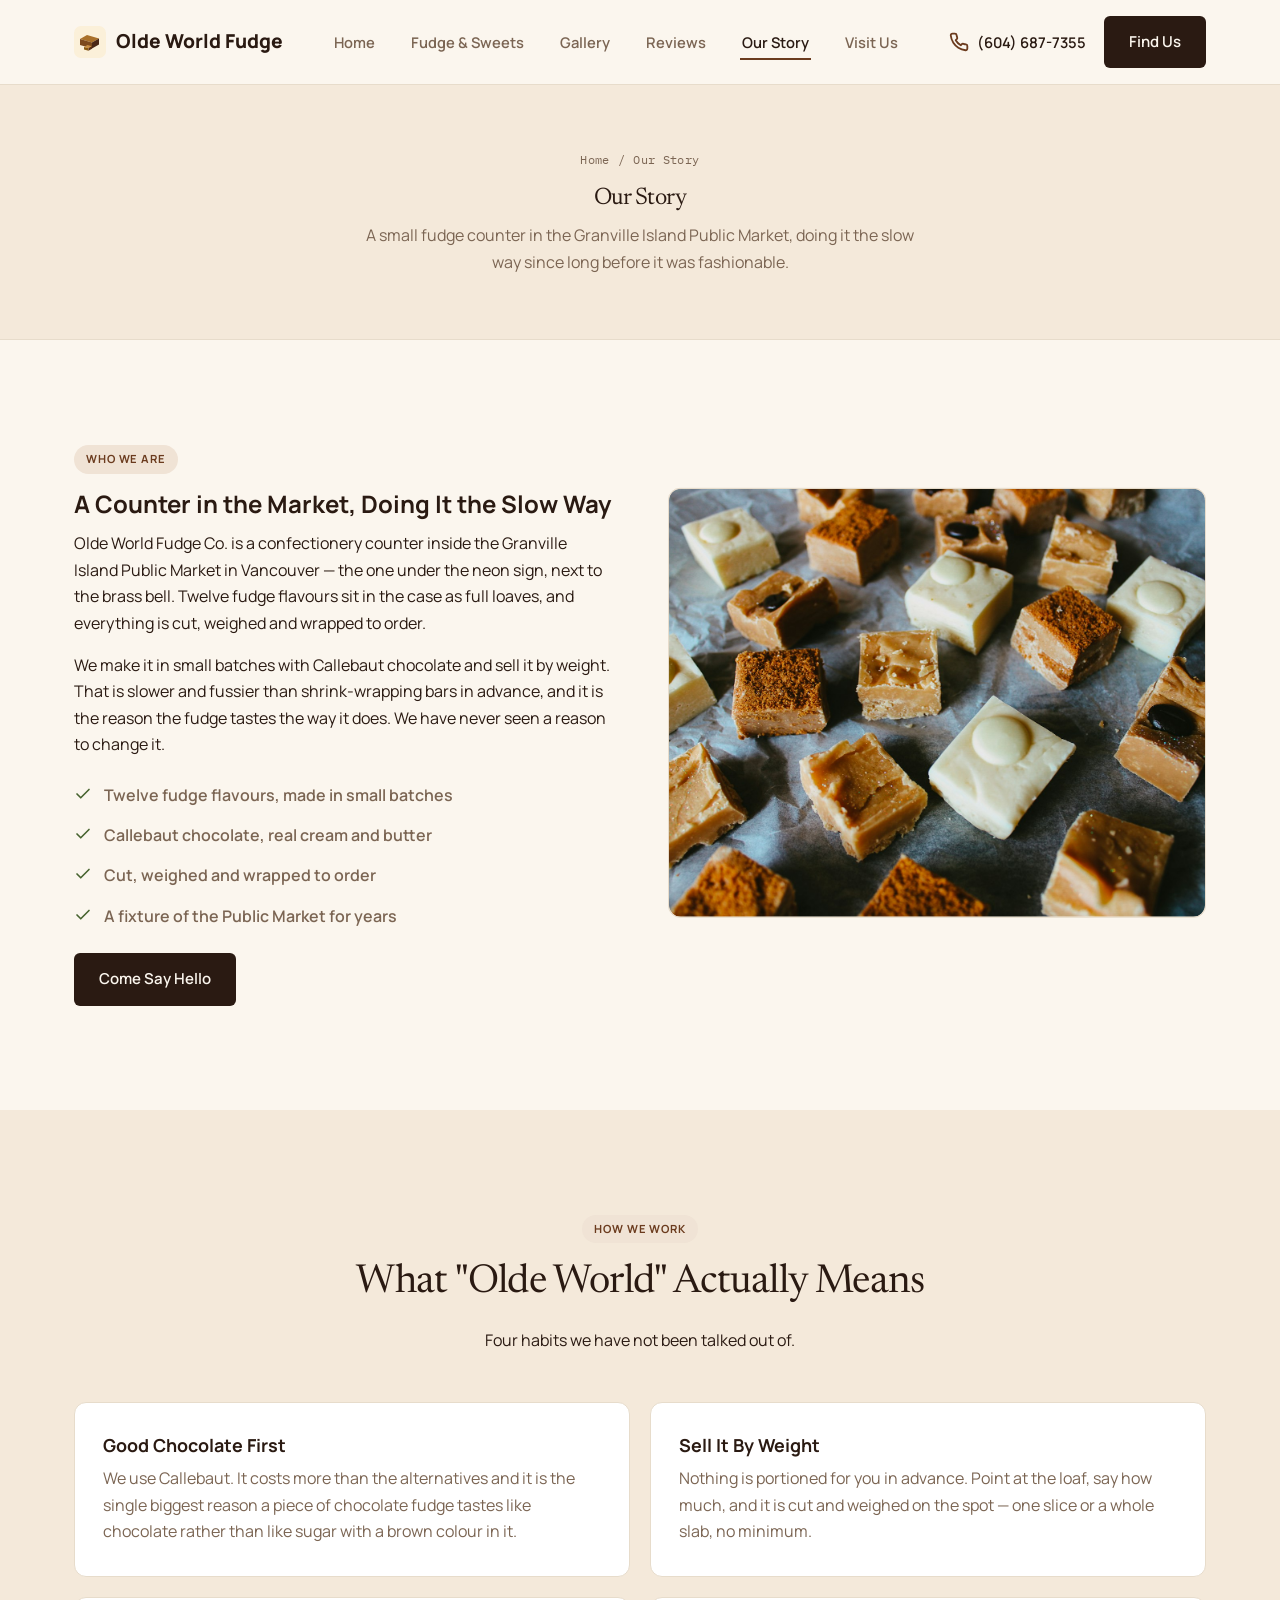
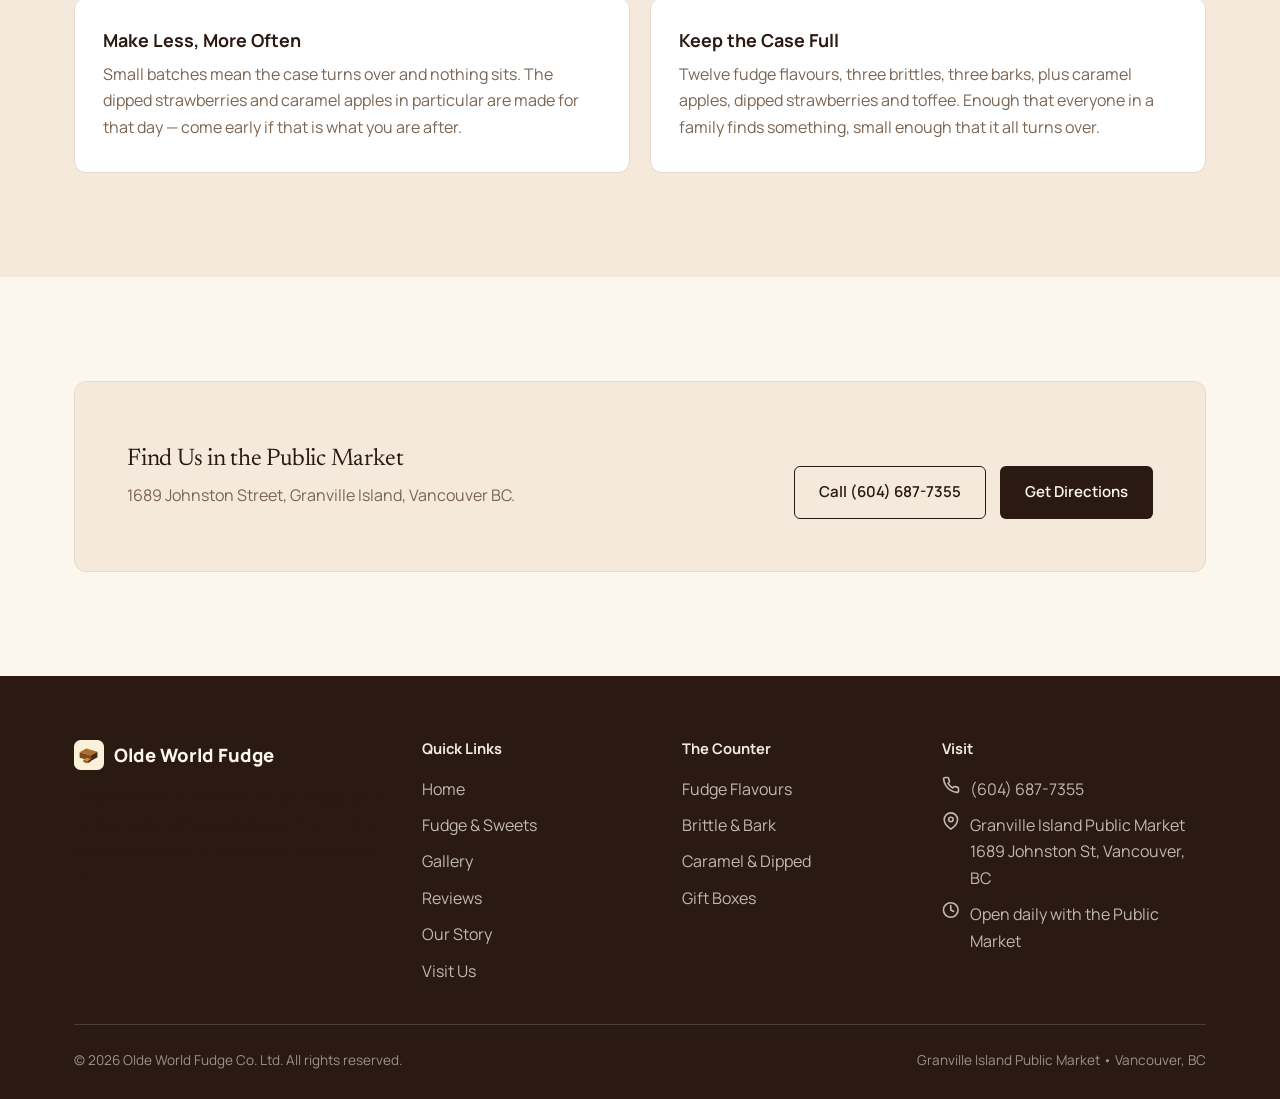
==== about.html @ 7602da62 "Olde World Fudge website Static site for Olde World Fudge Co., Granville Island Public Market. Reuse" ====
<!DOCTYPE html>
<html lang="en">
<head>
<meta charset="UTF-8">
<meta name="viewport" content="width=device-width, initial-scale=1.0">
<title>Our Story | Olde World Fudge, Granville Island Public Market</title>
<meta name="description" content="Olde World Fudge Co. is a fudge counter in the Granville Island Public Market, Vancouver &mdash; twelve flavours made in small batches with Callebaut chocolate and cut to order.">
<link rel="icon" type="image/svg+xml" href="assets/favicon.svg">
<link rel="preconnect" href="https://fonts.googleapis.com">
<link rel="preconnect" href="https://fonts.gstatic.com" crossorigin>
<link href="https://fonts.googleapis.com/css2?family=Manrope:wght@400;500;600;700;800&family=Newsreader:ital,wght@0,400;0,500;1,400&family=IBM+Plex+Mono:wght@500;600&display=swap" rel="stylesheet">
<link rel="stylesheet" href="css/style.css">
</head>
<body>

<header class="site-header">
  <div class="container">
    <a href="index.html" class="logo">
      <img src="assets/favicon.svg" alt="Olde World Fudge logo">
      Olde World Fudge
    </a>
    <nav class="nav">
      <ul class="nav-links">
        <li><a href="index.html">Home</a></li>
        <li><a href="flavours.html">Fudge &amp; Sweets</a></li>
        <li><a href="gallery.html">Gallery</a></li>
        <li><a href="reviews.html">Reviews</a></li>
        <li><a href="about.html" class="active">Our Story</a></li>
        <li><a href="contact.html">Visit Us</a></li>
      </ul>
    </nav>
    <div class="header-cta">
      <a href="tel:+16046877355" class="phone-link">
        <svg width="20" height="20" viewBox="0 0 24 24" fill="none" stroke="currentColor" stroke-width="2" stroke-linecap="round" stroke-linejoin="round"><path d="M22 16.92v3a2 2 0 0 1-2.18 2 19.79 19.79 0 0 1-8.63-3.07 19.5 19.5 0 0 1-6-6 19.79 19.79 0 0 1-3.07-8.67A2 2 0 0 1 4.11 2h3a2 2 0 0 1 2 1.72c.127.96.361 1.903.7 2.81a2 2 0 0 1-.45 2.11L8.09 9.91a16 16 0 0 0 6 6l1.27-1.27a2 2 0 0 1 2.11-.45c.907.339 1.85.573 2.81.7A2 2 0 0 1 22 16.92z"></path></svg>
        <span class="phone-text">(604) 687-7355</span>
      </a>
      <a href="contact.html" class="btn btn--primary">Find Us</a>
      <button class="nav-toggle" aria-label="Toggle menu"><span></span><span></span><span></span></button>
    </div>
  </div>
</header>
<section class="page-header">
  <div class="container">
    <div class="breadcrumb"><a href="index.html">Home</a> / <span>Our Story</span></div>
    <h1>Our Story</h1>
    <p>A small fudge counter in the Granville Island Public Market, doing it the slow way since long before it was fashionable.</p>
  </div>
</section>

<section class="section">
  <div class="container">
    <div class="split">
      <div>
        <span class="eyebrow">Who We Are</span>
        <h2>A Counter in the Market, Doing It the Slow Way</h2>
        <p>Olde World Fudge Co. is a confectionery counter inside the Granville Island Public Market in Vancouver &mdash; the one under the neon sign, next to the brass bell. Twelve fudge flavours sit in the case as full loaves, and everything is cut, weighed and wrapped to order.</p>
        <p>We make it in small batches with Callebaut chocolate and sell it by weight. That is slower and fussier than shrink-wrapping bars in advance, and it is the reason the fudge tastes the way it does. We have never seen a reason to change it.</p>
        <ul class="check-list">
          <li><svg width="18" height="18" viewBox="0 0 24 24" fill="none" stroke="currentColor" stroke-width="2.5" stroke-linecap="round" stroke-linejoin="round"><polyline points="20 6 9 17 4 12"></polyline></svg> Twelve fudge flavours, made in small batches</li>
          <li><svg width="18" height="18" viewBox="0 0 24 24" fill="none" stroke="currentColor" stroke-width="2.5" stroke-linecap="round" stroke-linejoin="round"><polyline points="20 6 9 17 4 12"></polyline></svg> Callebaut chocolate, real cream and butter</li>
          <li><svg width="18" height="18" viewBox="0 0 24 24" fill="none" stroke="currentColor" stroke-width="2.5" stroke-linecap="round" stroke-linejoin="round"><polyline points="20 6 9 17 4 12"></polyline></svg> Cut, weighed and wrapped to order</li>
          <li><svg width="18" height="18" viewBox="0 0 24 24" fill="none" stroke="currentColor" stroke-width="2.5" stroke-linecap="round" stroke-linejoin="round"><polyline points="20 6 9 17 4 12"></polyline></svg> A fixture of the Public Market for years</li>
        </ul>
        <a href="contact.html" class="btn btn--primary">Come Say Hello</a>
      </div>
      <div class="image-block">
        <img src="assets/gallery/photo2.jpg" alt="The Olde World Fudge display case inside Granville Island Public Market" loading="lazy">
      </div>
    </div>
  </div>
</section>

<section class="section section--alt">
  <div class="container">
    <div class="section-head">
      <span class="eyebrow">How We Work</span>
      <h2>What "Olde World" Actually Means</h2>
      <p>Four habits we have not been talked out of.</p>
    </div>
    <div class="grid grid--2 value-list">
      <div class="card">
        <h3>Good Chocolate First</h3>
        <p>We use Callebaut. It costs more than the alternatives and it is the single biggest reason a piece of chocolate fudge tastes like chocolate rather than like sugar with a brown colour in it.</p>
      </div>
      <div class="card">
        <h3>Sell It By Weight</h3>
        <p>Nothing is portioned for you in advance. Point at the loaf, say how much, and it is cut and weighed on the spot &mdash; one slice or a whole slab, no minimum.</p>
      </div>
      <div class="card">
        <h3>Make Less, More Often</h3>
        <p>Small batches mean the case turns over and nothing sits. The dipped strawberries and caramel apples in particular are made for that day &mdash; come early if that is what you are after.</p>
      </div>
      <div class="card">
        <h3>Keep the Case Full</h3>
        <p>Twelve fudge flavours, three brittles, three barks, plus caramel apples, dipped strawberries and toffee. Enough that everyone in a family finds something, small enough that it all turns over.</p>
      </div>
    </div>
  </div>
</section>

<section class="section">
  <div class="container">
    <div class="cta-banner">
      <div>
        <h2>Find Us in the Public Market</h2>
        <p>1689 Johnston Street, Granville Island, Vancouver BC.</p>
      </div>
      <div class="hero-actions">
        <a href="tel:+16046877355" class="btn btn--outline">Call (604) 687-7355</a>
        <a href="contact.html" class="btn btn--primary">Get Directions</a>
      </div>
    </div>
  </div>
</section>

<footer class="site-footer">
  <div class="container">
    <div class="footer-grid">
      <div>
        <div class="footer-logo">
          <img src="assets/favicon.svg" alt="Olde World Fudge logo" width="30" height="30">
          Olde World Fudge
        </div>
        <p>Twelve flavours of small-batch fudge, plus brittle, bark, toffee and dipped fruit, in the Granville Island Public Market, Vancouver BC.</p>
      </div>
      <div>
        <h4>Quick Links</h4>
        <ul>
          <li><a href="index.html">Home</a></li>
          <li><a href="flavours.html">Fudge &amp; Sweets</a></li>
          <li><a href="gallery.html">Gallery</a></li>
          <li><a href="reviews.html">Reviews</a></li>
          <li><a href="about.html">Our Story</a></li>
          <li><a href="contact.html">Visit Us</a></li>
        </ul>
      </div>
      <div>
        <h4>The Counter</h4>
        <ul>
          <li><a href="flavours.html">Fudge Flavours</a></li>
          <li><a href="flavours.html">Brittle &amp; Bark</a></li>
          <li><a href="flavours.html">Caramel &amp; Dipped</a></li>
          <li><a href="contact.html">Gift Boxes</a></li>
        </ul>
      </div>
      <div>
        <h4>Visit</h4>
        <ul class="footer-contact">
          <li>
            <svg width="18" height="18" viewBox="0 0 24 24" fill="none" stroke="currentColor" stroke-width="2" stroke-linecap="round" stroke-linejoin="round"><path d="M22 16.92v3a2 2 0 0 1-2.18 2 19.79 19.79 0 0 1-8.63-3.07 19.5 19.5 0 0 1-6-6 19.79 19.79 0 0 1-3.07-8.67A2 2 0 0 1 4.11 2h3a2 2 0 0 1 2 1.72c.127.96.361 1.903.7 2.81a2 2 0 0 1-.45 2.11L8.09 9.91a16 16 0 0 0 6 6l1.27-1.27a2 2 0 0 1 2.11-.45c.907.339 1.85.573 2.81.7A2 2 0 0 1 22 16.92z"></path></svg>
            <a href="tel:+16046877355">(604) 687-7355</a>
          </li>
          <li>
            <svg width="18" height="18" viewBox="0 0 24 24" fill="none" stroke="currentColor" stroke-width="2" stroke-linecap="round" stroke-linejoin="round"><path d="M21 10c0 7-9 13-9 13s-9-6-9-13a9 9 0 0 1 18 0z"></path><circle cx="12" cy="10" r="3"></circle></svg>
            <span>Granville Island Public Market<br>1689 Johnston St, Vancouver, BC</span>
          </li>
          <li>
            <svg width="18" height="18" viewBox="0 0 24 24" fill="none" stroke="currentColor" stroke-width="2" stroke-linecap="round" stroke-linejoin="round"><circle cx="12" cy="12" r="10"></circle><polyline points="12 6 12 12 16 14"></polyline></svg>
            <span>Open daily with the Public Market</span>
          </li>
        </ul>
      </div>
    </div>
    <div class="footer-bottom">
      <span>&copy; <span id="year"></span> Olde World Fudge Co. Ltd. All rights reserved.</span>
      <span>Granville Island Public Market &bull; Vancouver, BC</span>
    </div>
  </div>
</footer>

<script>document.getElementById("year").textContent = new Date().getFullYear();</script>
<script src="js/main.js"></script>
</body>
</html>
---- css/style.css ----
/* ---------- Design tokens ---------- */
:root {
  --bg: #fbf6ee;
  --bg-alt: #f4e9da;
  --surface: #ffffff;
  --ink: #2a1a12;
  --ink-muted: #7b6553;
  --line: #e7dccb;

  /* Confectionery accents — cocoa, caramel, pistachio, raspberry */
  --pastel-blue-bg: #f0e3d5;
  --pastel-blue-fg: #6b3b1e;
  --pastel-red-bg: #fbe7ea;
  --pastel-red-fg: #96263f;
  --pastel-green-bg: #eaf0e4;
  --pastel-green-fg: #47632f;
  --pastel-yellow-bg: #fbf0d9;
  --pastel-yellow-fg: #8a5a10;

  --shadow: 0 2px 10px rgba(42, 26, 18, 0.07);
  --radius: 12px;
  --radius-sm: 6px;
  --max-width: 1180px;
  --font-heading: "Newsreader", "Iowan Old Style", Georgia, serif;
  --font-body: "Manrope", system-ui, -apple-system, sans-serif;
  --font-mono: "IBM Plex Mono", ui-monospace, "SF Mono", monospace;
}

* { box-sizing: border-box; }

html { scroll-behavior: smooth; }

body {
  margin: 0;
  font-family: var(--font-body);
  color: var(--ink);
  background: var(--bg);
  line-height: 1.65;
}

h1, h2, h3, h4 {
  font-family: var(--font-body);
  font-weight: 700;
  color: var(--ink);
  line-height: 1.2;
  margin: 0 0 0.5em;
}

p { margin: 0 0 1em; color: var(--ink); }

a { color: inherit; text-decoration: none; }

img { max-width: 100%; display: block; }

svg { stroke-width: 2.2; }

.container {
  width: 100%;
  max-width: var(--max-width);
  margin: 0 auto;
  padding: 0 24px;
}

.section {
  padding: 104px 0;
}

.section--alt {
  background: var(--bg-alt);
}

.section-head {
  text-align: center;
  max-width: 640px;
  margin: 0 auto 48px;
}

.section-head h2 {
  font-family: var(--font-heading);
  font-weight: 400;
  font-size: clamp(1.9rem, 3.2vw, 2.5rem);
  letter-spacing: -0.02em;
}

.eyebrow {
  display: inline-block;
  color: var(--pastel-blue-fg);
  background: var(--pastel-blue-bg);
  font-weight: 700;
  font-size: 0.7rem;
  letter-spacing: 0.08em;
  text-transform: uppercase;
  padding: 5px 12px;
  border-radius: 999px;
  margin-bottom: 16px;
}

/* ---------- Buttons ---------- */
.btn {
  display: inline-flex;
  align-items: center;
  justify-content: center;
  gap: 8px;
  padding: 13px 24px;
  border-radius: var(--radius-sm);
  font-weight: 600;
  font-size: 0.94rem;
  border: 1px solid transparent;
  cursor: pointer;
  transition: background 0.2s ease, color 0.2s ease, border-color 0.2s ease, transform 0.15s ease;
}

.btn:active { transform: scale(0.98); }

.btn--primary {
  background: var(--ink);
  color: var(--bg);
}
.btn--primary:hover { background: #43291b; }

.btn--outline {
  background: transparent;
  border-color: currentColor;
  color: var(--ink);
}
.btn--outline:hover { background: var(--ink); color: var(--bg); }

.btn--ghost {
  background: var(--surface);
  color: var(--ink);
  border-color: var(--line);
}
.btn--ghost:hover { border-color: var(--ink); }

.btn--block { width: 100%; }

/* ---------- Header ---------- */
.site-header {
  position: sticky;
  top: 0;
  z-index: 100;
  background: rgba(251, 246, 238, 0.92);
  backdrop-filter: blur(8px);
  border-bottom: 1px solid var(--line);
}

.site-header .container {
  display: flex;
  align-items: center;
  justify-content: space-between;
  height: 84px;
}

.logo {
  display: flex;
  align-items: center;
  gap: 10px;
  font-family: var(--font-body);
  font-weight: 800;
  font-size: 1.2rem;
  color: var(--ink);
}

.logo img { width: 32px; height: 32px; }

.nav {
  display: flex;
  align-items: center;
  gap: 36px;
}

.nav-links {
  display: flex;
  gap: 32px;
  list-style: none;
  margin: 0;
  padding: 0;
}

.nav-links a {
  font-weight: 600;
  font-size: 0.92rem;
  color: var(--ink-muted);
  padding: 6px 2px;
  border-bottom: 2px solid transparent;
  transition: color 0.15s ease, border-color 0.15s ease;
}

.nav-links a:hover,
.nav-links a.active {
  color: var(--ink);
  border-color: var(--pastel-blue-fg);
}

.header-cta {
  display: flex;
  align-items: center;
  gap: 18px;
}

.phone-link {
  display: flex;
  align-items: center;
  gap: 8px;
  font-weight: 600;
  font-size: 0.92rem;
  color: var(--ink);
}

.phone-link svg { flex-shrink: 0; color: var(--pastel-blue-fg); }

.nav-toggle {
  display: none;
  flex-direction: column;
  gap: 5px;
  background: none;
  border: none;
  cursor: pointer;
  padding: 8px;
}

.nav-toggle span {
  width: 22px;
  height: 2px;
  background: var(--ink);
  border-radius: 2px;
}

/* ---------- Hero ---------- */
.hero {
  background: var(--bg);
  padding: 112px 0 96px;
  position: relative;
  overflow: hidden;
}

.hero::before,
.hero::after {
  content: "";
  position: absolute;
  border-radius: 50%;
  background: radial-gradient(circle, rgba(107, 59, 30, 0.5) 0%, transparent 70%);
  opacity: 0.05;
  pointer-events: none;
}

.hero::before {
  width: 520px;
  height: 520px;
  top: -160px;
  right: -120px;
}

.hero::after {
  width: 380px;
  height: 380px;
  background: radial-gradient(circle, rgba(150, 38, 63, 0.45) 0%, transparent 70%);
  bottom: -140px;
  left: 4%;
  opacity: 0.04;
}

.hero .container {
  display: grid;
  grid-template-columns: 1.1fr 0.9fr;
  gap: 48px;
  align-items: center;
  position: relative;
  z-index: 1;
}

.hero h1 {
  font-family: var(--font-heading);
  font-weight: 400;
  color: var(--ink);
  font-size: clamp(2.3rem, 4vw, 3.4rem);
  letter-spacing: -0.02em;
  line-height: 1.1;
  margin-bottom: 22px;
}

.hero p.lead {
  font-size: 1.08rem;
  color: var(--ink-muted);
  max-width: 480px;
}

.hero-actions {
  display: flex;
  flex-wrap: wrap;
  gap: 14px;
  margin-top: 32px;
}

.hero-badges {
  display: flex;
  flex-wrap: wrap;
  gap: 24px;
  margin-top: 44px;
}

.hero-badge {
  display: flex;
  align-items: center;
  gap: 9px;
  font-weight: 600;
  font-size: 0.88rem;
  color: var(--ink-muted);
}

.hero-badge svg { color: var(--pastel-blue-fg); }

.hero-card {
  background: var(--surface);
  border: 1px solid var(--line);
  border-radius: var(--radius);
  padding: 34px 32px;
  color: var(--ink);
}

.hero-card h3 {
  margin-bottom: 18px;
  font-family: var(--font-body);
  font-size: 1.1rem;
}

.hero-card ul {
  list-style: none;
  margin: 0 0 24px;
  padding: 0;
  display: grid;
  gap: 14px;
}

.hero-card li {
  display: flex;
  align-items: center;
  gap: 10px;
  font-weight: 600;
  font-size: 0.94rem;
  color: var(--ink-muted);
}

.hero-card li svg { color: var(--pastel-green-fg); flex-shrink: 0; }

/* ---------- Trust strip ---------- */
.trust-strip {
  background: var(--bg-alt);
  border-top: 1px solid var(--line);
  border-bottom: 1px solid var(--line);
}

.trust-strip .container {
  display: flex;
  flex-wrap: wrap;
  justify-content: space-between;
  gap: 16px;
  padding: 20px 24px;
}

.trust-item {
  display: flex;
  align-items: center;
  gap: 10px;
  font-weight: 700;
  font-size: 0.85rem;
  letter-spacing: 0.01em;
  color: var(--ink);
}

/* ---------- Cards / grids ---------- */
.grid {
  display: grid;
  gap: 24px;
}

.grid--3 { grid-template-columns: repeat(3, 1fr); }
.grid--2 { grid-template-columns: repeat(2, 1fr); }
.grid--4 { grid-template-columns: repeat(4, 1fr); }

.card {
  background: var(--surface);
  border: 1px solid var(--line);
  border-radius: var(--radius);
  padding: 32px 28px;
  transition: box-shadow 0.2s ease, transform 0.2s ease;
}

.card:hover {
  box-shadow: var(--shadow);
  transform: translateY(-2px);
}

.card-icon {
  width: 48px;
  height: 48px;
  border-radius: 10px;
  background: var(--pastel-blue-bg);
  color: var(--pastel-blue-fg);
  display: flex;
  align-items: center;
  justify-content: center;
  margin-bottom: 20px;
}

/* Cycle accent colors so the grid reads as varied, not uniform */
.grid--3 .card:nth-child(4n+1) .card-icon,
.grid--2 .card:nth-child(4n+1) .card-icon { background: var(--pastel-blue-bg); color: var(--pastel-blue-fg); }
.grid--3 .card:nth-child(4n+2) .card-icon,
.grid--2 .card:nth-child(4n+2) .card-icon { background: var(--pastel-green-bg); color: var(--pastel-green-fg); }
.grid--3 .card:nth-child(4n+3) .card-icon,
.grid--2 .card:nth-child(4n+3) .card-icon { background: var(--pastel-yellow-bg); color: var(--pastel-yellow-fg); }
.grid--3 .card:nth-child(4n+4) .card-icon,
.grid--2 .card:nth-child(4n+4) .card-icon { background: var(--pastel-red-bg); color: var(--pastel-red-fg); }

.card h3 { font-size: 1.12rem; }

.card p { color: var(--ink-muted); margin-bottom: 0; }

.card a.card-link {
  display: inline-flex;
  align-items: center;
  gap: 6px;
  margin-top: 14px;
  font-weight: 700;
  color: var(--pastel-blue-fg);
}

/* ---------- Split sections ---------- */
.split {
  display: grid;
  grid-template-columns: 1fr 1fr;
  gap: 56px;
  align-items: center;
}

.split img,
.split .image-block {
  border-radius: var(--radius);
  width: 100%;
}

.image-block {
  aspect-ratio: 4 / 3.2;
  background: var(--bg-alt);
  border: 1px solid var(--line);
  display: flex;
  align-items: center;
  justify-content: center;
  color: var(--ink-muted);
  overflow: hidden;
}

.image-block img {
  width: 100%;
  height: 100%;
  object-fit: cover;
}

.check-list {
  list-style: none;
  margin: 24px 0;
  padding: 0;
  display: grid;
  gap: 14px;
}

.check-list li {
  display: flex;
  gap: 12px;
  align-items: flex-start;
  font-weight: 600;
  color: var(--ink-muted);
}

.check-list svg {
  flex-shrink: 0;
  color: var(--pastel-green-fg);
  margin-top: 3px;
}

/* ---------- CTA banner ---------- */
.cta-banner {
  background: var(--bg-alt);
  border: 1px solid var(--line);
  border-radius: var(--radius);
  padding: 52px;
  display: flex;
  align-items: center;
  justify-content: space-between;
  gap: 32px;
  flex-wrap: wrap;
}

.cta-banner h2 {
  font-family: var(--font-heading);
  font-weight: 400;
  color: var(--ink);
  letter-spacing: -0.01em;
  margin-bottom: 8px;
}
.cta-banner p { color: var(--ink-muted); margin: 0; }

/* ---------- Footer ---------- */
.site-footer {
  background: var(--ink);
  color: rgba(251, 246, 238, 0.72);
  padding: 64px 0 28px;
}

.footer-grid {
  display: grid;
  grid-template-columns: 1.4fr 1fr 1fr 1.2fr;
  gap: 40px;
  padding-bottom: 40px;
  border-bottom: 1px solid rgba(251, 246, 238, 0.16);
}

.footer-logo {
  display: flex;
  align-items: center;
  gap: 10px;
  font-family: var(--font-body);
  font-weight: 800;
  font-size: 1.15rem;
  color: var(--bg);
  margin-bottom: 14px;
}

.footer-grid h4 {
  color: rgba(251, 246, 238, 0.94);
  font-family: var(--font-body);
  font-size: 0.92rem;
  margin-bottom: 18px;
}

.footer-grid ul {
  list-style: none;
  margin: 0;
  padding: 0;
  display: grid;
  gap: 10px;
}

.footer-grid a:hover { color: #e2b877; }

.footer-contact li {
  display: flex;
  align-items: flex-start;
  gap: 10px;
}

.footer-bottom {
  padding-top: 24px;
  display: flex;
  justify-content: space-between;
  flex-wrap: wrap;
  gap: 12px;
  font-size: 0.85rem;
  color: rgba(251, 246, 238, 0.55);
}

/* ---------- Page header (inner pages) ---------- */
.page-header {
  background: var(--bg-alt);
  border-bottom: 1px solid var(--line);
  padding: 64px 0;
  text-align: center;
}

.page-header h1 {
  font-family: var(--font-heading);
  font-weight: 400;
  color: var(--ink);
  letter-spacing: -0.02em;
  margin-bottom: 10px;
}
.page-header p { color: var(--ink-muted); max-width: 560px; margin: 0 auto; }

.breadcrumb {
  display: flex;
  justify-content: center;
  gap: 8px;
  font-family: var(--font-mono);
  font-size: 0.78rem;
  letter-spacing: 0.03em;
  color: var(--ink-muted);
  margin-bottom: 14px;
}

/* ---------- Contact page ---------- */
.contact-grid {
  display: grid;
  grid-template-columns: 1fr 1.2fr;
  gap: 48px;
  align-items: start;
}

.contact-info-card {
  background: var(--bg-alt);
  border: 1px solid var(--line);
  border-radius: var(--radius);
  padding: 32px;
}

.contact-info-card ul {
  list-style: none;
  margin: 20px 0 0;
  padding: 0;
  display: grid;
  gap: 20px;
}

.contact-info-card li {
  display: flex;
  gap: 14px;
  align-items: flex-start;
}

.contact-info-card .info-icon {
  width: 40px;
  height: 40px;
  border-radius: 10px;
  background: var(--surface);
  border: 1px solid var(--line);
  color: var(--pastel-blue-fg);
  display: flex;
  align-items: center;
  justify-content: center;
  flex-shrink: 0;
}

.contact-info-card strong { display: block; color: var(--ink); }
.contact-info-card span { color: var(--ink-muted); font-size: 0.95rem; }

.form-card {
  background: var(--surface);
  border: 1px solid var(--line);
  border-radius: var(--radius);
  padding: 36px;
  transition: border-color 0.2s ease, box-shadow 0.2s ease;
}

.form-card:focus-within {
  border-color: var(--pastel-blue-fg);
  box-shadow: 0 0 0 3px rgba(107, 59, 30, 0.16);
}

.form-row {
  display: grid;
  grid-template-columns: 1fr 1fr;
  gap: 18px;
}

.field { margin-bottom: 18px; }

.field label {
  display: block;
  font-weight: 700;
  margin-bottom: 6px;
  font-size: 0.88rem;
  color: var(--ink);
}

.field input,
.field select,
.field textarea {
  width: 100%;
  padding: 12px 14px;
  border: 1px solid var(--line);
  border-radius: var(--radius-sm);
  font-family: var(--font-body);
  font-size: 0.96rem;
  color: var(--ink);
  background: var(--surface);
}

.field input:focus,
.field select:focus,
.field textarea:focus {
  outline: none;
  border-color: var(--pastel-blue-fg);
  box-shadow: 0 0 0 3px rgba(107, 59, 30, 0.16);
}

.field textarea { resize: vertical; min-height: 120px; }

.form-note {
  font-size: 0.83rem;
  color: var(--ink-muted);
  margin-top: 10px;
}

.form-success {
  display: none;
  background: var(--pastel-green-bg);
  border: 1px solid var(--pastel-green-fg);
  color: var(--pastel-green-fg);
  border-radius: var(--radius-sm);
  padding: 16px 18px;
  font-weight: 700;
  margin-bottom: 20px;
}

.form-success.visible { display: block; }

.map-wrap {
  position: relative;
  border-radius: var(--radius);
  overflow: hidden;
  margin-top: 28px;
  border: 1px solid var(--line);
}

.map-wrap iframe {
  width: 100%;
  height: 320px;
  border: 0;
  display: block;
}

.radius-ring {
  position: absolute;
  top: 50%;
  left: 50%;
  width: min(60%, 340px);
  aspect-ratio: 1 / 1;
  transform: translate(-50%, -50%);
  border-radius: 50%;
  border: 2px dashed var(--pastel-blue-fg);
  background: rgba(107, 59, 30, 0.08);
  pointer-events: none;
}

.radius-label {
  position: absolute;
  bottom: 16px;
  left: 16px;
  background: var(--surface);
  border: 1px solid var(--line);
  color: var(--ink);
  font-family: var(--font-mono);
  font-size: 0.72rem;
  letter-spacing: 0.03em;
  padding: 6px 12px;
  border-radius: 999px;
  box-shadow: var(--shadow);
}

/* ---------- About page ---------- */
.value-list {
  display: grid;
  grid-template-columns: repeat(2, 1fr);
  gap: 20px;
}

/* ---------- Gallery page ---------- */
.gallery-grid {
  display: grid;
  grid-template-columns: repeat(3, 1fr);
  gap: 20px;
}

.gallery-item {
  aspect-ratio: 4 / 3;
  border-radius: var(--radius);
  overflow: hidden;
  border: 1px solid var(--line);
  background: var(--bg-alt);
  position: relative;
  transition: box-shadow 0.2s ease;
}

.gallery-item img {
  width: 100%;
  height: 100%;
  object-fit: cover;
  transition: transform 0.4s ease;
}

.gallery-item:hover img {
  transform: scale(1.03);
}

.gallery-item:hover {
  box-shadow: var(--shadow);
}

.gallery-empty {
  grid-column: 1 / -1;
  text-align: center;
  padding: 48px 24px;
  color: var(--ink-muted);
  border: 1px dashed var(--line);
  border-radius: var(--radius);
}

/* ---------- Reviews page ---------- */
.review-cta {
  background: var(--bg-alt);
  border: 1px solid var(--line);
  border-radius: var(--radius);
  padding: 48px;
  text-align: center;
}

.review-cta .btn { margin: 6px; }

/* ---------- Responsive ---------- */
@media (max-width: 900px) {
  .hero .container,
  .split,
  .contact-grid {
    grid-template-columns: 1fr;
  }

  .hero-card { order: -1; }

  .grid--3, .grid--4 { grid-template-columns: repeat(2, 1fr); }

  .gallery-grid { grid-template-columns: repeat(2, 1fr); }

  .footer-grid { grid-template-columns: 1fr 1fr; }

  .value-list { grid-template-columns: 1fr; }
}

/* Nav switches to the hamburger menu well before the header's content
   would otherwise wrap/overlap (logo + 6 links + phone + CTA needs ~1150px). */
@media (max-width: 1160px) {
  .nav-links, .header-cta .phone-link span.phone-text { display: none; }

  .nav-toggle { display: flex; }

  .nav.open .nav-links {
    display: flex;
    position: absolute;
    top: 84px;
    left: 0;
    right: 0;
    background: var(--surface);
    flex-direction: column;
    padding: 20px 24px;
    gap: 18px;
    border-bottom: 1px solid var(--line);
    box-shadow: var(--shadow);
  }
}

@media (max-width: 720px) {
  .section { padding: 56px 0; }

  .grid--3, .grid--4, .grid--2 { grid-template-columns: 1fr; }

  .gallery-grid { grid-template-columns: 1fr; }

  .form-row { grid-template-columns: 1fr; }

  .cta-banner { padding: 36px; text-align: center; justify-content: center; }

  .footer-grid { grid-template-columns: 1fr; }

  .footer-bottom { flex-direction: column; text-align: center; }
}

/* ================================================================
   Motion & interaction layer — quiet, invisible-until-noticed
   ================================================================ */

.site-header { transition: box-shadow 0.3s ease; }
.site-header .container { transition: height 0.3s ease; }
.site-header.is-scrolled .container { height: 68px; }
.site-header.is-scrolled { box-shadow: 0 1px 0 var(--line); }

.nav-links a { position: relative; }

.nav-toggle span { transition: transform 0.25s ease, opacity 0.25s ease; }
.nav-toggle.is-active span:nth-child(1) { transform: translateY(7px) rotate(45deg); }
.nav-toggle.is-active span:nth-child(2) { opacity: 0; }
.nav-toggle.is-active span:nth-child(3) { transform: translateY(-7px) rotate(-45deg); }

.btn:active { transform: scale(0.98); }
.btn.is-loading { pointer-events: none; opacity: 0.7; }

.nav.open .nav-links {
  background: var(--surface);
}

/* ---------- Scroll reveal ---------- */
.reveal {
  opacity: 0;
  transform: translateY(12px);
  transition: opacity 0.6s cubic-bezier(0.16, 1, 0.3, 1), transform 0.6s cubic-bezier(0.16, 1, 0.3, 1);
  transition-delay: var(--reveal-delay, 0ms);
}
.reveal.in-view { opacity: 1; transform: none; }

/* ---------- Scroll progress bar ---------- */
.scroll-progress {
  position: fixed;
  top: 0;
  left: 0;
  height: 2px;
  width: 0%;
  background: var(--pastel-blue-fg);
  z-index: 1000;
  transition: width 0.1s ease-out;
}

/* ---------- Back to top ---------- */
.back-to-top {
  position: fixed;
  right: 24px;
  bottom: 24px;
  width: 44px;
  height: 44px;
  border-radius: 50%;
  background: var(--surface);
  border: 1px solid var(--line);
  color: var(--ink);
  display: flex;
  align-items: center;
  justify-content: center;
  box-shadow: var(--shadow);
  cursor: pointer;
  opacity: 0;
  transform: translateY(12px);
  pointer-events: none;
  transition: opacity 0.3s ease, transform 0.3s ease, background 0.2s ease, color 0.2s ease;
  z-index: 90;
}
.back-to-top.is-visible { opacity: 1; transform: none; pointer-events: auto; }
.back-to-top:hover { background: var(--ink); color: var(--bg); }

/* ---------- Gallery lightbox ---------- */
.gallery-item {
  cursor: zoom-in;
  position: relative;
}

.gallery-item::after {
  content: "";
  position: absolute;
  inset: 0;
  background: linear-gradient(180deg, rgba(42,26,18,0) 55%, rgba(42,26,18,0.4) 100%);
  opacity: 0;
  transition: opacity 0.25s ease;
  pointer-events: none;
}
.gallery-item:hover::after { opacity: 1; }

.gallery-zoom-icon {
  position: absolute;
  top: 50%;
  left: 50%;
  width: 40px;
  height: 40px;
  border-radius: 50%;
  background: rgba(255, 255, 255, 0.95);
  color: var(--ink);
  display: flex;
  align-items: center;
  justify-content: center;
  opacity: 0;
  transform: translate(-50%, -50%) scale(0.85);
  transition: opacity 0.25s ease, transform 0.25s ease;
  pointer-events: none;
}
.gallery-item:hover .gallery-zoom-icon { opacity: 1; transform: translate(-50%, -50%) scale(1); }

.lightbox {
  position: fixed;
  inset: 0;
  background: rgba(42, 26, 18, 0.92);
  display: flex;
  align-items: center;
  justify-content: center;
  z-index: 1100;
  opacity: 0;
  visibility: hidden;
  transition: opacity 0.3s ease;
  padding: 40px;
}
.lightbox.is-open { opacity: 1; visibility: visible; }
.lightbox img {
  max-width: 90vw;
  max-height: 84vh;
  border-radius: 8px;
  box-shadow: 0 24px 60px rgba(0, 0, 0, 0.4);
  transform: scale(0.96);
  transition: transform 0.3s ease;
}
.lightbox.is-open img { transform: scale(1); }
.lightbox-close,
.lightbox-prev,
.lightbox-next {
  position: absolute;
  background: rgba(255, 255, 255, 0.1);
  border: none;
  color: #fff;
  width: 42px;
  height: 42px;
  border-radius: 50%;
  display: flex;
  align-items: center;
  justify-content: center;
  cursor: pointer;
  transition: background 0.2s ease;
}
.lightbox-close:hover,
.lightbox-prev:hover,
.lightbox-next:hover { background: rgba(255, 255, 255, 0.2); }
.lightbox-close { top: 24px; right: 24px; }
.lightbox-prev { left: 24px; top: 50%; transform: translateY(-50%); }
.lightbox-next { right: 24px; top: 50%; transform: translateY(-50%); }

/* ---------- Reduced motion ---------- */
@media (prefers-reduced-motion: reduce) {
  *, *::before, *::after {
    animation-duration: 0.001ms !important;
    animation-iteration-count: 1 !important;
    transition-duration: 0.001ms !important;
  }
  html { scroll-behavior: auto !important; }
  .reveal { opacity: 1 !important; transform: none !important; }
}
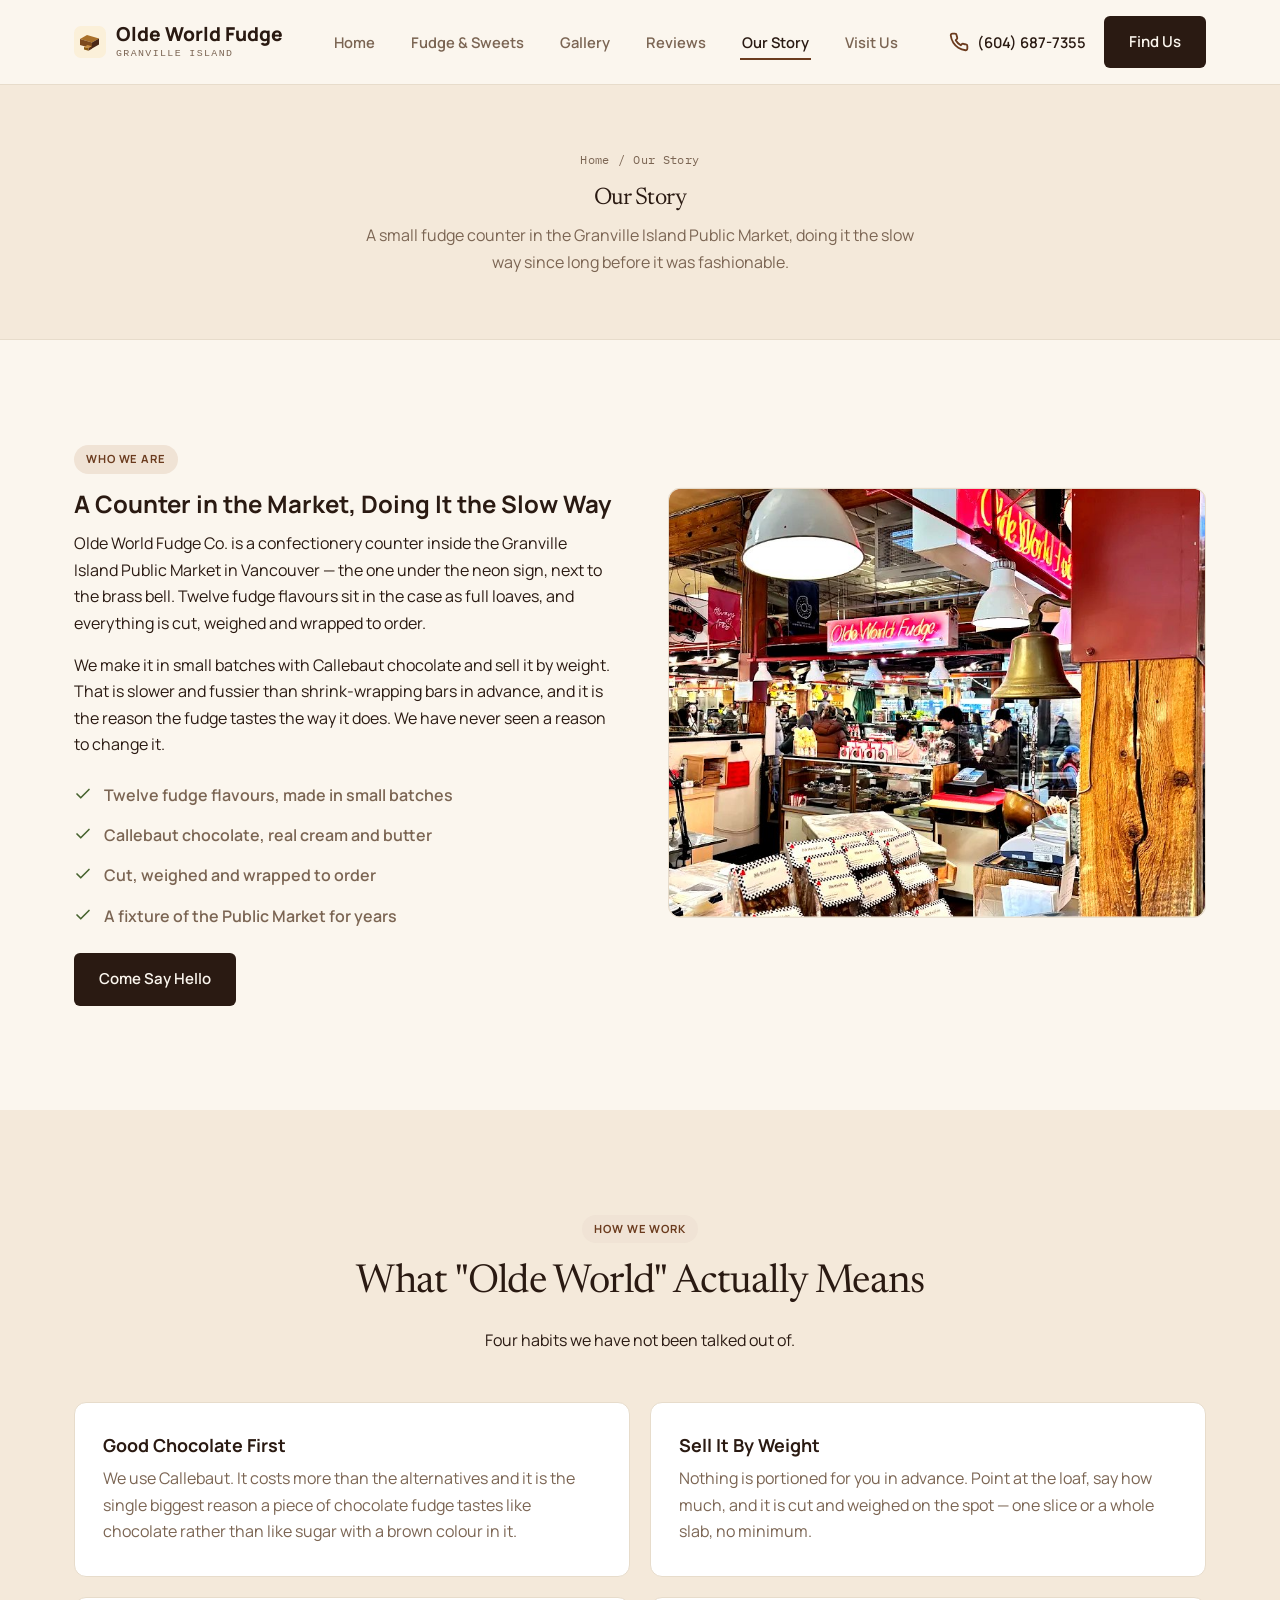
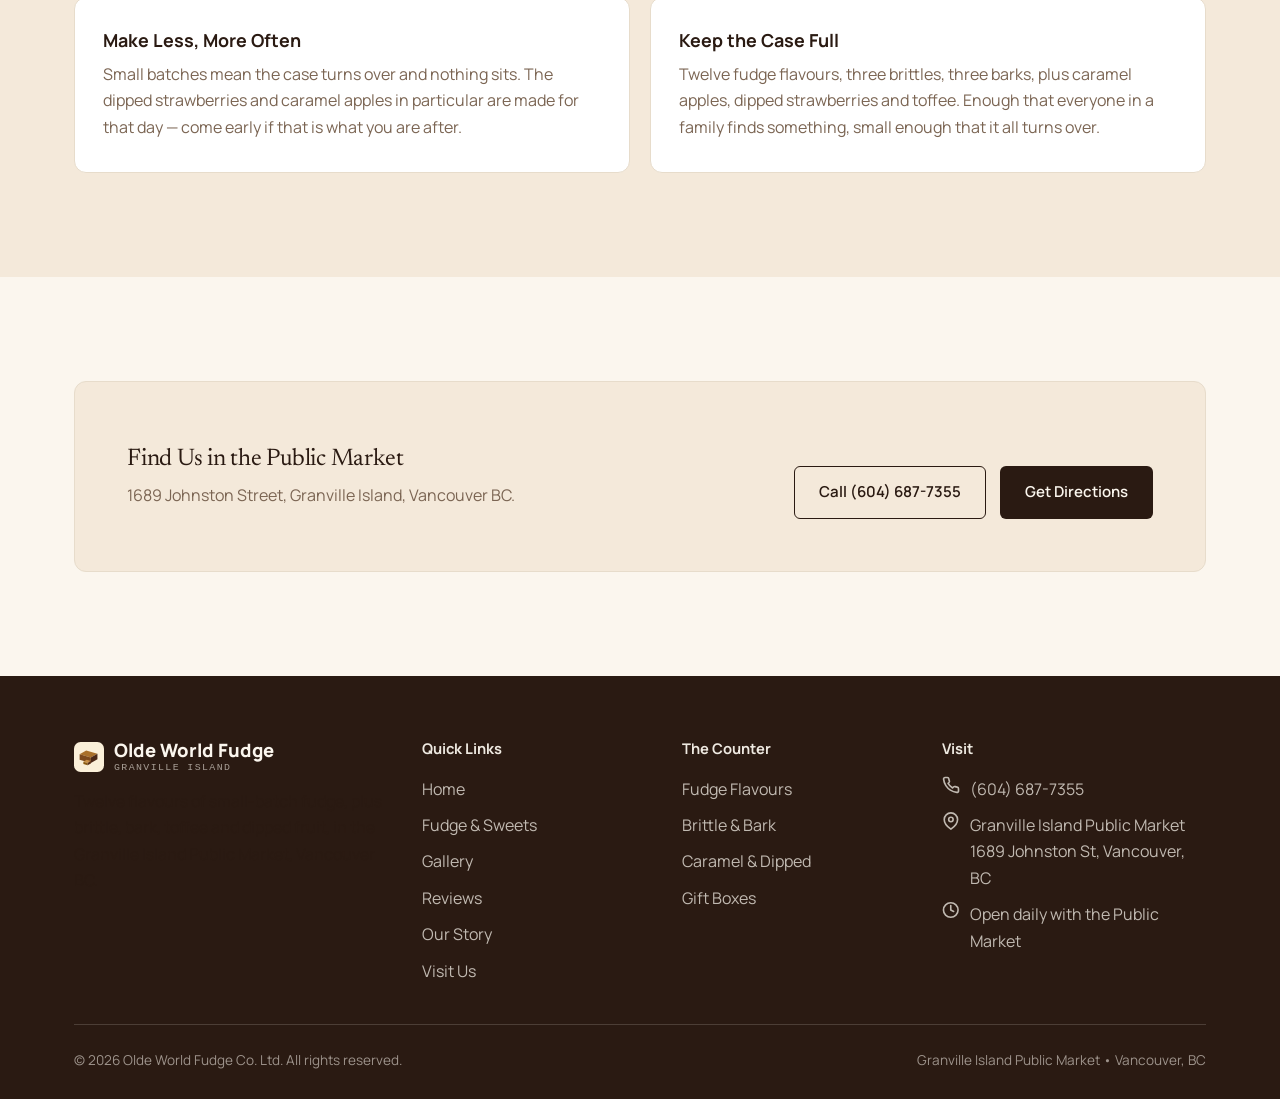
==== commit 44b13ca4: "Real shop photos, Granville Island locator, launch prep - Replace all stock imagery with the client'" ====
--- a/about.html
+++ b/about.html
@@ -17,7 +17,7 @@
   <div class="container">
     <a href="index.html" class="logo">
       <img src="assets/favicon.svg" alt="Olde World Fudge logo">
-      Olde World Fudge
+      <span class="logo-wrap">Olde World Fudge<span class="logo-loc">Granville Island</span></span>
     </a>
     <nav class="nav">
       <ul class="nav-links">
@@ -64,7 +64,7 @@
         <a href="contact.html" class="btn btn--primary">Come Say Hello</a>
       </div>
       <div class="image-block">
-        <img src="assets/gallery/photo2.jpg" alt="The Olde World Fudge display case inside Granville Island Public Market" loading="lazy">
+        <img src="assets/gallery/photo4.jpg" alt="The Olde World Fudge counter in Granville Island Public Market, boxed brittle in the foreground" loading="lazy">
       </div>
     </div>
   </div>
@@ -119,7 +119,7 @@
       <div>
         <div class="footer-logo">
           <img src="assets/favicon.svg" alt="Olde World Fudge logo" width="30" height="30">
-          Olde World Fudge
+          <span class="logo-wrap">Olde World Fudge<span class="footer-loc">Granville Island</span></span>
         </div>
         <p>Twelve flavours of small-batch fudge, plus brittle, bark, toffee and dipped fruit, in the Granville Island Public Market, Vancouver BC.</p>
       </div>
--- a/css/style.css
+++ b/css/style.css
@@ -162,6 +162,22 @@
 }
 
 .logo img { width: 32px; height: 32px; }
+
+/* Two Vancouver locations — name which one this site is for, quietly. */
+.logo-wrap { display: flex; flex-direction: column; line-height: 1.1; }
+
+.logo-loc,
+.footer-loc {
+  font-family: var(--font-mono);
+  font-weight: 500;
+  font-size: 0.62rem;
+  letter-spacing: 0.14em;
+  text-transform: uppercase;
+  color: var(--ink-muted);
+  margin-top: 3px;
+}
+
+.footer-loc { color: rgba(251, 246, 238, 0.6); }
 
 .nav {
   display: flex;
@@ -1024,3 +1040,26 @@
   html { scroll-behavior: auto !important; }
   .reveal { opacity: 1 !important; transform: none !important; }
 }
+
+/* ---------- Storefront banner (home) ---------- */
+.storefront {
+  padding: 0 0 8px;
+}
+
+.storefront-frame {
+  position: relative;
+  border-radius: var(--radius);
+  overflow: hidden;
+  border: 1px solid var(--line);
+  box-shadow: var(--shadow);
+}
+
+.storefront-frame img {
+  width: 100%;
+  height: clamp(260px, 42vw, 460px);
+  object-fit: cover;
+  object-position: center 42%;
+}
+
+@media (max-width: 720px) {
+  
